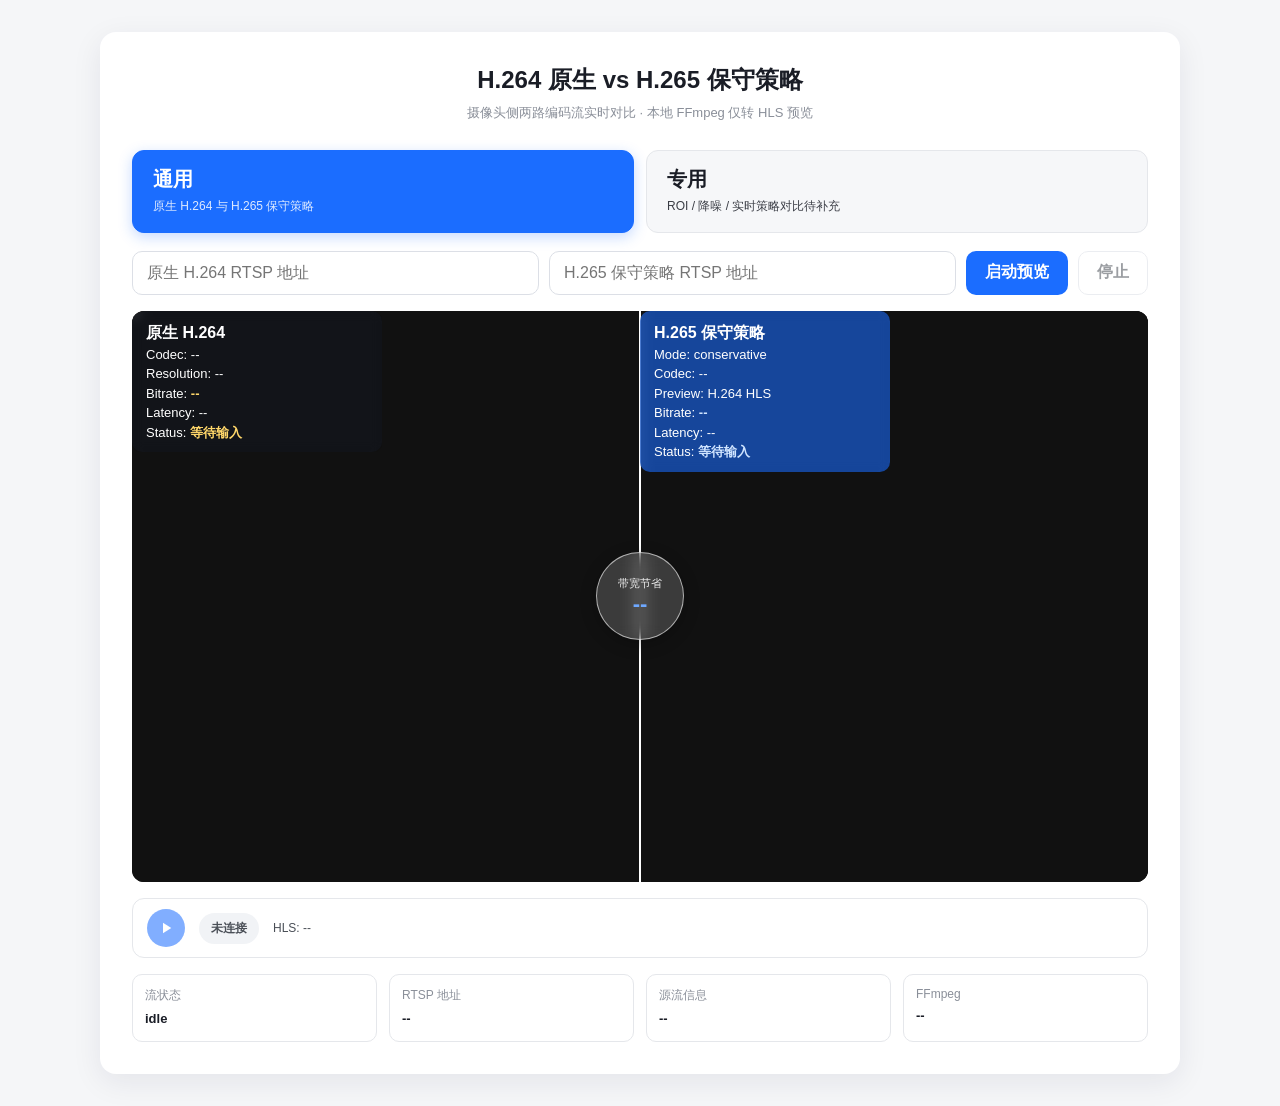
==== apps/demo_live/index.html @ 33fe04b3 "Add local RTSP live preview checkpoint" ====
<!doctype html>
<html lang="zh-CN">
  <head>
    <meta charset="utf-8" />
    <meta name="viewport" content="width=device-width, initial-scale=1" />
    <title>H.264 vs H.265 实时对比 · H.265 Lab</title>
    <link rel="icon" href="data:," />
    <link rel="stylesheet" href="./styles.css" />
  </head>
  <body>
    <main class="card">
      <header>
        <h1>H.264 原生 vs H.265 保守策略</h1>
        <p class="subtitle">摄像头侧两路编码流实时对比 · 本地 FFmpeg 仅转 HLS 预览</p>
      </header>

      <nav class="strategy-tabs" role="tablist" aria-label="方案类型">
        <button class="strategy-tab active" type="button" data-target="generic" role="tab" aria-selected="true">
          <span class="tab-title">通用</span>
          <span class="tab-desc">原生 H.264 与 H.265 保守策略</span>
        </button>
        <button class="strategy-tab" type="button" data-target="specialized" role="tab" aria-selected="false">
          <span class="tab-title">专用</span>
          <span class="tab-desc">ROI / 降噪 / 实时策略对比待补充</span>
        </button>
      </nav>

      <section class="viewer" id="viewerGeneric">
        <form class="stream-form" id="streamForm">
          <input
            id="sourceRtspInput"
            class="rtsp-input"
            type="url"
            inputmode="url"
            autocomplete="off"
            spellcheck="false"
            placeholder="原生 H.264 RTSP 地址"
            aria-label="原生 H.264 RTSP 地址"
            required
          />
          <input
            id="conservativeRtspInput"
            class="rtsp-input"
            type="url"
            inputmode="url"
            autocomplete="off"
            spellcheck="false"
            placeholder="H.265 保守策略 RTSP 地址"
            aria-label="H.265 保守策略 RTSP 地址"
            required
          />
          <button class="primary-btn" id="startBtn" type="submit">启动预览</button>
          <button class="secondary-btn" id="stopBtn" type="button" disabled>停止</button>
        </form>

        <div class="stage" id="stage">
          <video class="media base" id="sourceVideo" playsinline muted autoplay></video>
          <video class="media ours" id="conservativeVideo" playsinline muted autoplay></video>

          <div class="label base">
            <div class="name">原生 H.264</div>
            <div>Codec: <span id="sourceCodec">--</span></div>
            <div>Resolution: <span id="sourceResolution">--</span></div>
            <div>Bitrate: <span class="hl" id="sourceBitrate">--</span></div>
            <div>Latency: <span id="sourceLatency">--</span></div>
            <div>Status: <span class="hl" id="sourceStatus">等待输入</span></div>
          </div>

          <div class="label ours">
            <div class="name">H.265 保守策略</div>
            <div>Mode: <span>conservative</span></div>
            <div>Codec: <span id="conservativeCodec">--</span></div>
            <div>Preview: <span id="conservativePreviewMode">H.264 HLS</span></div>
            <div>Bitrate: <span class="hl" id="conservativeBitrate">--</span></div>
            <div>Latency: <span id="conservativeLatency">--</span></div>
            <div>Status: <span class="hl" id="conservativeStatus">等待输入</span></div>
          </div>

          <div class="divider" id="divider" tabindex="0" role="slider" aria-label="对比分割线" aria-valuenow="50" aria-valuemin="0" aria-valuemax="100">
            <div class="badge">
              <span class="small">带宽节省</span>
              <span class="big" id="splitBadge">--</span>
            </div>
          </div>
        </div>

        <div class="controls" id="controls">
          <button class="ctrl-btn" id="playBtn" type="button" aria-label="播放 / 暂停" disabled>
            <svg class="icon-play" viewBox="0 0 24 24" fill="currentColor" aria-hidden="true"><path d="M8 5v14l11-7z"></path></svg>
            <svg class="icon-pause" viewBox="0 0 24 24" fill="currentColor" aria-hidden="true"><path d="M6 5h4v14H6zM14 5h4v14h-4z"></path></svg>
          </button>
          <div class="live-chip" id="liveChip">未连接</div>
          <div class="time" id="timeLabel">HLS: --</div>
        </div>

        <div class="metrics-grid">
          <div>
            <span class="metric-label">流状态</span>
            <strong id="streamStatus">idle</strong>
          </div>
          <div>
            <span class="metric-label">RTSP 地址</span>
            <strong id="maskedUrl">--</strong>
          </div>
          <div>
            <span class="metric-label">源流信息</span>
            <strong id="probeText">--</strong>
          </div>
          <div>
            <span class="metric-label">FFmpeg</span>
            <strong id="errorText">--</strong>
          </div>
        </div>
      </section>

      <section class="viewer" id="viewerSpecialized" hidden>
        <div class="placeholder-box">
          <svg class="icon" width="48" height="48" viewBox="0 0 24 24" fill="none" stroke="currentColor" stroke-width="2" stroke-linecap="round" stroke-linejoin="round" aria-hidden="true">
            <path d="M23 19a2 2 0 0 1-2 2H3a2 2 0 0 1-2-2V8a2 2 0 0 1 2-2h4l2-3h6l2 3h4a2 2 0 0 1 2 2z"></path>
            <circle cx="12" cy="13" r="4"></circle>
          </svg>
          <div class="title">专用方案对比待补充</div>
          <div class="desc">后续接入 ROI、降噪或实时编码策略对比时，再在这里展开。</div>
        </div>
      </section>
    </main>

    <script src="./vendor/hls.min.js"></script>
    <script src="./app.js" defer></script>
  </body>
</html>
---- apps/demo_live/styles.css ----
:root {
  --blue: #1b6dff;
  --text: #1a1d26;
  --gray: #8a8f99;
  --card: #ffffff;
  --page: #f5f6f8;
  --line: #dcdfe6;
  --danger: #c23b35;
  --ok: #168a45;
}

* {
  box-sizing: border-box;
  margin: 0;
  padding: 0;
}

[hidden] {
  display: none !important;
}

body {
  min-width: 320px;
  background: var(--page);
  color: var(--text);
  display: flex;
  justify-content: center;
  padding: 32px 16px;
  font-family: -apple-system, "PingFang SC", "Microsoft YaHei", sans-serif;
  -webkit-font-smoothing: antialiased;
}

button,
input {
  font: inherit;
}

.card {
  width: 100%;
  max-width: 1080px;
  background: var(--card);
  border-radius: 16px;
  box-shadow: 0 8px 30px rgba(20, 30, 60, 0.08);
  padding: 32px;
}

header {
  text-align: center;
  margin-bottom: 28px;
}

h1 {
  font-size: 24px;
  font-weight: 700;
  letter-spacing: 0;
}

.subtitle {
  color: var(--gray);
  font-size: 13px;
  margin-top: 8px;
}

.strategy-tabs {
  display: flex;
  gap: 12px;
  margin-bottom: 18px;
}

.strategy-tab {
  flex: 1 1 0;
  display: flex;
  flex-direction: column;
  align-items: flex-start;
  gap: 6px;
  padding: 16px 20px;
  border-radius: 12px;
  border: 1px solid #e5e7eb;
  background: #f6f7f9;
  color: var(--text);
  text-align: left;
  cursor: pointer;
  transition: all 0.2s ease;
}

.strategy-tab:hover {
  border-color: var(--blue);
  color: var(--blue);
  background: #fff;
}

.strategy-tab.active {
  background: var(--blue);
  color: #fff;
  border-color: var(--blue);
  box-shadow: 0 4px 14px rgba(27, 109, 255, 0.25);
}

.tab-title {
  font-size: 20px;
  font-weight: 700;
  line-height: 1.2;
}

.tab-desc {
  font-size: 12px;
  opacity: 0.85;
  font-weight: 500;
  line-height: 1.55;
  overflow-wrap: anywhere;
}

.stream-form {
  display: grid;
  grid-template-columns: minmax(0, 1fr) minmax(0, 1fr) auto auto;
  gap: 10px;
  margin-bottom: 16px;
}

.rtsp-input {
  min-width: 0;
  height: 44px;
  border: 1px solid var(--line);
  border-radius: 10px;
  padding: 0 14px;
  color: var(--text);
  outline: none;
}

.rtsp-input:focus {
  border-color: var(--blue);
  box-shadow: 0 0 0 3px rgba(27, 109, 255, 0.12);
}

.primary-btn,
.secondary-btn {
  height: 44px;
  border-radius: 10px;
  border: 1px solid transparent;
  padding: 0 18px;
  font-weight: 700;
  cursor: pointer;
}

.primary-btn {
  background: var(--blue);
  color: #fff;
}

.secondary-btn {
  background: #fff;
  border-color: var(--line);
  color: #4a4f57;
}

.primary-btn:disabled,
.secondary-btn:disabled,
.ctrl-btn:disabled {
  cursor: not-allowed;
  opacity: 0.55;
}

.viewer {
  display: block;
}

.stage {
  position: relative;
  width: 100%;
  aspect-ratio: 16 / 9;
  border-radius: 12px;
  overflow: hidden;
  background: #111;
  user-select: none;
  --p: 50;
}

.media {
  position: absolute;
  inset: 0;
  width: 100%;
  height: 100%;
  object-fit: cover;
  display: block;
  background: #111;
}

.media.ours {
  clip-path: inset(0 0 0 50%);
}

.label {
  position: absolute;
  top: 0;
  padding: 10px 14px;
  border-radius: 10px;
  font-size: 13px;
  line-height: 1.5;
  backdrop-filter: blur(6px);
  -webkit-backdrop-filter: blur(6px);
  font-variant-numeric: tabular-nums;
  z-index: 3;
  width: 250px;
  pointer-events: none;
  overflow-wrap: anywhere;
}

.label.base {
  left: 0;
  background: rgba(20, 24, 32, 0.58);
  color: #fff;
}

.label.ours {
  left: calc(var(--p, 50) * 1%);
  background: rgba(27, 109, 255, 0.58);
  color: #fff;
  text-align: left;
  max-width: none;
}

.label .name {
  font-size: 16px;
  font-weight: 700;
}

.label .hl {
  font-weight: 700;
  color: #ffd76a;
}

.label.ours .hl {
  color: #cfe4ff;
}

.divider {
  position: absolute;
  top: 0;
  bottom: 0;
  left: 50%;
  width: 2px;
  background: #fff;
  transform: translateX(-1px);
  cursor: ew-resize;
  outline: none;
  z-index: 2;
}

.badge {
  position: absolute;
  top: 50%;
  left: 50%;
  transform: translate(-50%, -50%);
  width: 88px;
  height: 88px;
  border-radius: 50%;
  background: rgba(255, 255, 255, 0.18);
  backdrop-filter: blur(8px);
  -webkit-backdrop-filter: blur(8px);
  border: 1px solid rgba(255, 255, 255, 0.6);
  box-shadow: 0 4px 16px rgba(0, 0, 0, 0.25);
  display: flex;
  flex-direction: column;
  align-items: center;
  justify-content: center;
  color: #fff;
  text-align: center;
}

.badge .small {
  font-size: 11px;
  opacity: 0.9;
}

.badge .big {
  font-size: 22px;
  font-weight: 800;
  color: #6ea8ff;
}

.controls {
  display: flex;
  align-items: center;
  gap: 14px;
  margin-top: 16px;
  padding: 10px 14px;
  border: 1px solid #e5e7eb;
  border-radius: 12px;
  background: #fff;
}

.ctrl-btn {
  flex: none;
  width: 38px;
  height: 38px;
  border-radius: 50%;
  border: 0;
  background: var(--blue);
  color: #fff;
  display: flex;
  align-items: center;
  justify-content: center;
  cursor: pointer;
}

.ctrl-btn svg {
  width: 18px;
  height: 18px;
}

.ctrl-btn .icon-pause,
.controls.playing .icon-play {
  display: none;
}

.controls.playing .icon-pause {
  display: block;
}

.live-chip {
  flex: none;
  border-radius: 999px;
  padding: 7px 12px;
  background: #f1f3f6;
  color: #4a4f57;
  font-size: 12px;
  font-weight: 700;
}

.live-chip.running {
  background: #e7f7ee;
  color: var(--ok);
}

.live-chip.failed {
  background: #fff0ef;
  color: var(--danger);
}

.time {
  flex: 1;
  min-width: 0;
  font-size: 12px;
  color: #4a4f57;
  font-variant-numeric: tabular-nums;
  overflow-wrap: anywhere;
}

.metrics-grid {
  display: grid;
  grid-template-columns: repeat(4, minmax(0, 1fr));
  gap: 12px;
  margin-top: 16px;
}

.metrics-grid > div {
  min-width: 0;
  border: 1px solid #e5e7eb;
  border-radius: 10px;
  padding: 12px;
  background: #fff;
}

.metric-label {
  display: block;
  color: var(--gray);
  font-size: 12px;
  margin-bottom: 6px;
}

.metrics-grid strong {
  display: block;
  color: var(--text);
  font-size: 13px;
  line-height: 1.45;
  font-variant-numeric: tabular-nums;
  overflow-wrap: anywhere;
}

.placeholder-box {
  width: 100%;
  aspect-ratio: 16 / 9;
  border: 2px dashed #c5c8ce;
  border-radius: 12px;
  display: flex;
  flex-direction: column;
  align-items: center;
  justify-content: center;
  color: var(--gray);
  text-align: center;
  gap: 10px;
}

.placeholder-box .icon {
  color: #c5c8ce;
}

.placeholder-box .title {
  font-size: 18px;
  font-weight: 600;
  color: #6b7280;
}

.placeholder-box .desc {
  font-size: 13px;
  max-width: 420px;
  line-height: 1.6;
}

@media (max-width: 860px) {
  .metrics-grid {
    grid-template-columns: repeat(2, minmax(0, 1fr));
  }
}

@media (max-width: 768px) {
  body {
    padding: 18px 10px;
  }

  .card {
    padding: 20px;
  }

  h1 {
    font-size: 20px;
  }

  .strategy-tabs,
  .controls,
  .stream-form {
    display: flex;
    flex-direction: column;
  }

  .strategy-tab,
  .rtsp-input,
  .primary-btn,
  .secondary-btn,
  .time {
    width: 100%;
  }

  .metrics-grid {
    grid-template-columns: 1fr;
  }

  .label {
    width: 172px;
    font-size: 11px;
  }

  .label .name {
    font-size: 13px;
  }

  .badge {
    width: 64px;
    height: 64px;
  }

  .badge .big {
    font-size: 16px;
  }
}
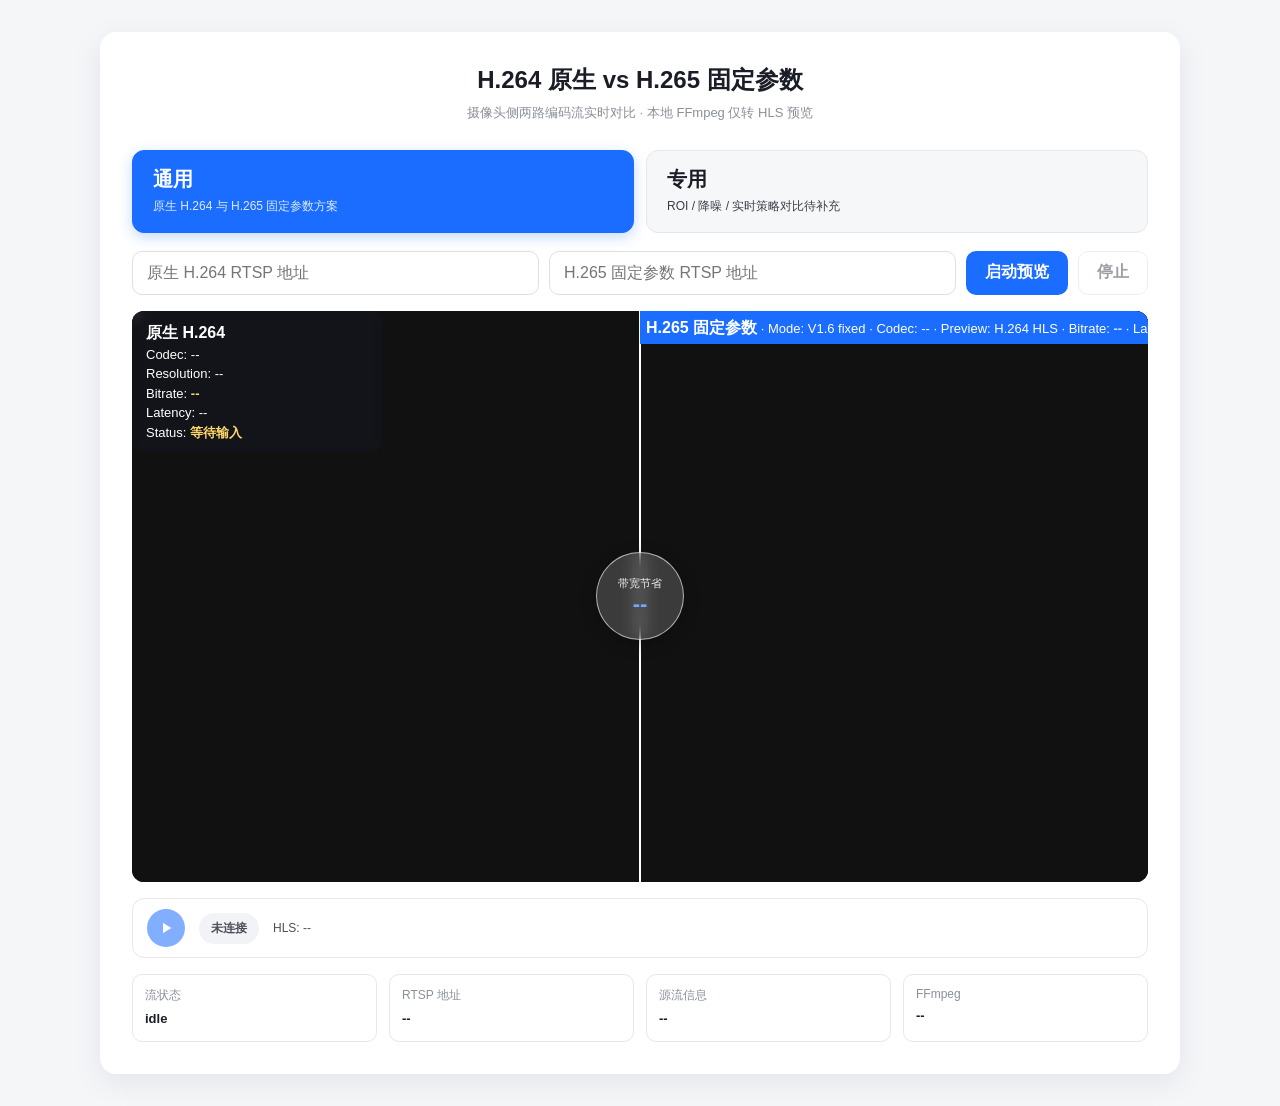
==== commit ff0ab283: "Release V1.6 realtime encoding preview" ====
--- a/apps/demo_live/index.html
+++ b/apps/demo_live/index.html
@@ -3,21 +3,21 @@
   <head>
     <meta charset="utf-8" />
     <meta name="viewport" content="width=device-width, initial-scale=1" />
-    <title>H.264 vs H.265 实时对比 · H.265 Lab</title>
+    <title>H.264 vs H.265 固定参数实时对比 · V1.6</title>
     <link rel="icon" href="data:," />
     <link rel="stylesheet" href="./styles.css" />
   </head>
   <body>
     <main class="card">
       <header>
-        <h1>H.264 原生 vs H.265 保守策略</h1>
+        <h1>H.264 原生 vs H.265 固定参数</h1>
         <p class="subtitle">摄像头侧两路编码流实时对比 · 本地 FFmpeg 仅转 HLS 预览</p>
       </header>
 
       <nav class="strategy-tabs" role="tablist" aria-label="方案类型">
         <button class="strategy-tab active" type="button" data-target="generic" role="tab" aria-selected="true">
           <span class="tab-title">通用</span>
-          <span class="tab-desc">原生 H.264 与 H.265 保守策略</span>
+          <span class="tab-desc">原生 H.264 与 H.265 固定参数方案</span>
         </button>
         <button class="strategy-tab" type="button" data-target="specialized" role="tab" aria-selected="false">
           <span class="tab-title">专用</span>
@@ -45,8 +45,8 @@
             inputmode="url"
             autocomplete="off"
             spellcheck="false"
-            placeholder="H.265 保守策略 RTSP 地址"
-            aria-label="H.265 保守策略 RTSP 地址"
+            placeholder="H.265 固定参数 RTSP 地址"
+            aria-label="H.265 固定参数 RTSP 地址"
             required
           />
           <button class="primary-btn" id="startBtn" type="submit">启动预览</button>
@@ -67,8 +67,8 @@
           </div>
 
           <div class="label ours">
-            <div class="name">H.265 保守策略</div>
-            <div>Mode: <span>conservative</span></div>
+            <div class="name">H.265 固定参数</div>
+            <div>Mode: <span>V1.6 fixed</span></div>
             <div>Codec: <span id="conservativeCodec">--</span></div>
             <div>Preview: <span id="conservativePreviewMode">H.264 HLS</span></div>
             <div>Bitrate: <span class="hl" id="conservativeBitrate">--</span></div>
--- a/apps/demo_live/styles.css
+++ b/apps/demo_live/styles.css
@@ -213,10 +213,28 @@
 
 .label.ours {
   left: calc(var(--p, 50) * 1%);
-  background: rgba(27, 109, 255, 0.58);
+  background: #1b6dff;
   color: #fff;
   text-align: left;
   max-width: none;
+  width: auto;
+  white-space: nowrap;
+  overflow: visible;
+  overflow-wrap: normal;
+  border-radius: 0;
+  padding: 4px 6px;
+  font-size: 13px;
+  line-height: 1.6;
+  backdrop-filter: none;
+  -webkit-backdrop-filter: none;
+}
+
+.label.ours > div {
+  display: inline;
+}
+
+.label.ours > div + div::before {
+  content: " · ";
 }
 
 .label .name {
@@ -450,6 +468,11 @@
     font-size: 11px;
   }
 
+  .label.ours {
+    width: auto;
+    font-size: 11px;
+  }
+
   .label .name {
     font-size: 13px;
   }
